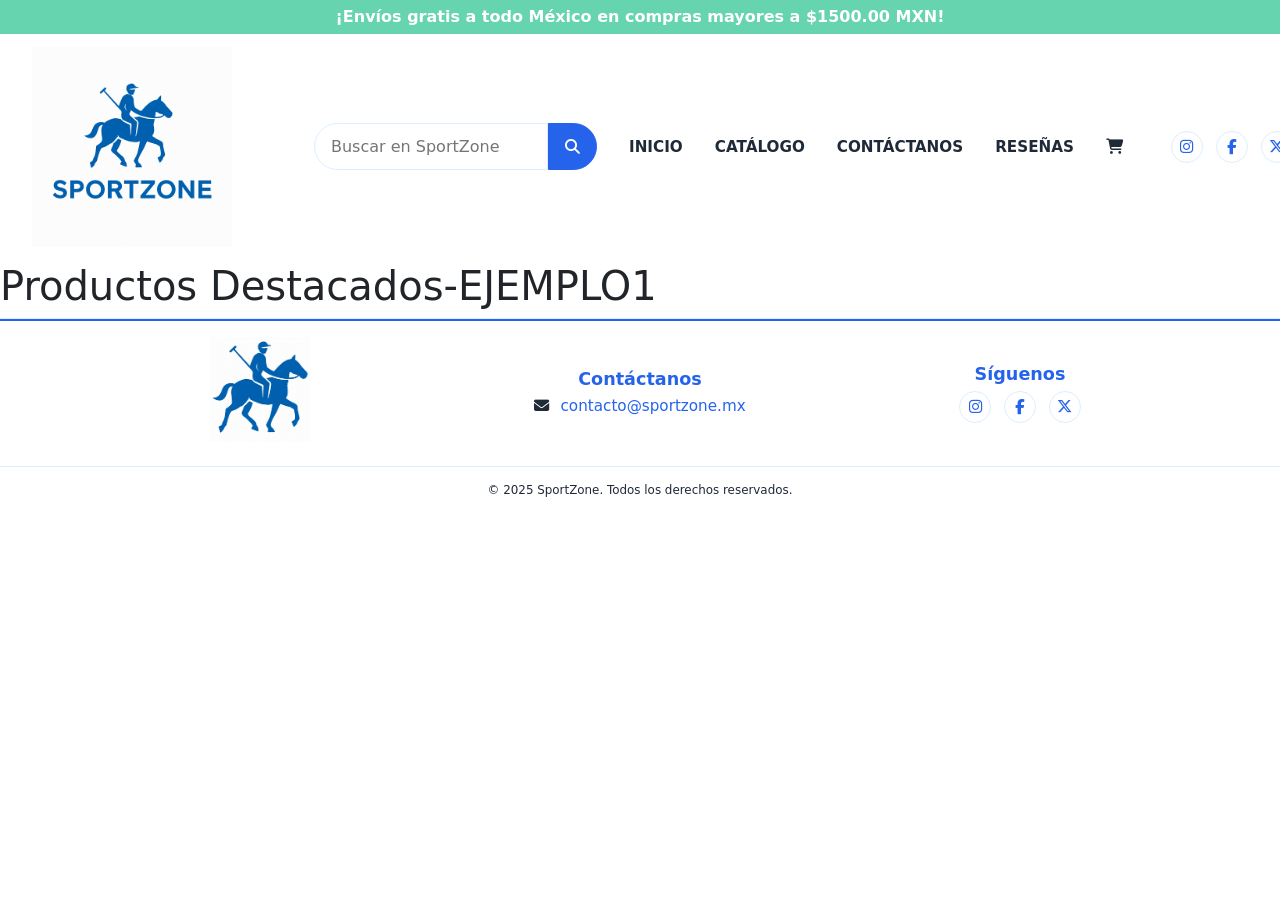
==== Index.html @ ea1899e5 "Agrego el footer, header carpeta de imagenes y agrego algunos scripts para la funcioonalidad de los " ====
<!DOCTYPE html>
<html lang="en">
  <head>
    <meta charset="UTF-8" />
    <meta name="viewport" content="width=device-width, initial-scale=1.0" />
    <title>SportZone</title>


  <!-- CSS globales -->
  <link rel="stylesheet" href="./css/header.css">
  <link rel="stylesheet" href="./css/style.css">
  <link rel="stylesheet" href="./css/footer.css">


  <!-- Bootstrap / FontAwesome -->
  <link href="https://cdn.jsdelivr.net/npm/bootstrap@5.3.3/dist/css/bootstrap.min.css" rel="stylesheet">
  <link href="https://cdnjs.cloudflare.com/ajax/libs/font-awesome/6.5.0/css/all.min.css" rel="stylesheet">

  <link rel="icon" type="image/png" href="./images/IconoSportZone.png">
</head>

<body>

  <!-- Aquí se inserta el <header> (fragmento header.html) -->
  <div id="site-header"></div>

  <!-- ÚNICO main del sitio -->
  <main id="contenido-principal" aria-labelledby="titulo-productos-destacados">

<h1>Productos Destacados-EJEMPLO1</h1>
    
  </main>
    <!-- Aquí se inserta el <footer> (fragmento footer.html) -->
  <div id="site-footer"></div>

  <!-- JS de includes -->
  <script type="module" src="./js/main.js"></script>

  </body>
</html>
---- css/header.css ----
/* PALETA*/
:root {
  --primary: #2563EB;
  /* Azul eléctrico */
  --primary-soft: #DCEEFF;
  /* Azul hielo */
  --bg-main: #FFFFFF;
  /* Fondo */
  --text-main: #1F2937;
  /* Gris grafito */
  --accent: #67d4b0;
  /* Verde menta */
}

/* FRANJA DE PROMOCIÓN */
.promocion {
  background: var(--accent);
  color: var(--bg-main);
  font-family: "Montserrat Alternates", system-ui, -apple-system, Segoe UI, Roboto, Arial, sans-serif;
  font-weight: 600;
  font-size: 1rem;
  line-height: 34px;
  text-align: center;
  margin: 0;
}

/*HEADER PRINCIPAL (solo desktop) */
.header {
  background-color: var(--bg-main);
}

/* fijo arriba */
.header-fijo {
  position: fixed;
  top: 0;
  width: 100%;
  z-index: 1000;
}

/* grilla: logo | buscador | menú+redes */
.header-container {
  display: grid;
  grid-template-columns: 250px 1fr 1.3fr;
  align-items: center;
  column-gap: 2rem;
  padding: 0.8rem 2rem;

  max-width: 1300px;
  margin: 0 auto;
}

/* LOGO*/
.logo img {
  width: 200px;
  height: auto;
}

/* BUSCADOR */
.buscador form {
  display: flex;
  width: 100%;
}

.buscador input {
  flex: 1;
  padding: 0.65rem 1rem;
  font-size: 1rem;
  border: 1px solid var(--primary-soft);
  border-radius: 25px 0 0 25px;
}

.buscador button {
  padding: 0.65rem 1rem;
  font-size: 1rem;
  border-radius: 0 25px 25px 0;
  background: var(--primary);
  color: #fff;
  border: 1px solid var(--primary);
  display: inline-flex;
  align-items: center;
  justify-content: center;
}

/*  MENÚ */
.menu ul {
  list-style: none;
  display: flex;
  justify-content: flex-end;
  gap: 2rem;
  padding: 0;
  margin: 0;
}

.menu a {
  text-decoration: none;
  color: var(--text-main);
  font-weight: 600;
  font-size: 0.95rem;
}

.menu a:hover {
  color: var(--primary);
}

/* Dropdown simple */
.menu .dropdown {
  position: relative;
}

.menu .dropdown-menu {
  display: none;
  position: absolute;
  top: 100%;
  left: 0;
  background: var(--bg-main);
  border: 1px solid var(--primary-soft);
  border-radius: 4px;
  padding: 0;
  list-style: none;
  min-width: 170px;
  z-index: 200;
}

.menu .dropdown:hover .dropdown-menu {
  display: block;
}

.menu .dropdown-menu li a {
  padding: 0.5rem 0.8rem;
  display: block;
  color: var(--text-main);
}

.menu .dropdown-menu li a:hover {
  background: var(--primary-soft);
}

/* MENÚ + REDES (columna derecha) */
.header-actions {
  display: flex;
  justify-content: flex-end;
  align-items: center;
  gap: 3rem;
  /* espacio entre menú y redes */
}

/*  REDES SOCIALES*/
.header-redes {
  display: flex;
  gap: 0.8rem;
  padding: 0;
  margin: 0;
  list-style: none;
}

.header-redes a {
  display: inline-flex;
  justify-content: center;
  align-items: center;
  width: 32px;
  height: 32px;

  background: #fff;
  border: 1px solid var(--primary-soft);
  border-radius: 50%;

  color: var(--primary);
  text-decoration: none;

  transition: transform 0.15s ease,
    background-color 0.2s ease,
    color 0.2s ease,
    border-color 0.2s ease;
}

.header-redes a:hover {
  background: var(--primary);
  border-color: var(--primary);
  color: #fff;
  transform: translateY(-2px);
}

/* tamaño de los iconos de marca dentro del header */
.header .fa-brands,
.header .fa-solid {
  font-size: 0.95rem;
}

/* ============================================
   LÍNEA DIVISORIA BAJO EL HEADER
============================================ */
.header-topline {
  height: 2px;
  background-color: var(--primary);
  width: 100%;
  margin: 0;
}
---- css/footer.css ----
/*FOOTER – SportZone */

/* Contenedor principal */
.site-footer {
  background-color: var(--bg-main);
  color: var(--text-main);
  border-top: 1px solid var(--primary-soft);
  font-size: 0.95rem;
  font-family: "Montserrat Alternates", system-ui, -apple-system, Segoe UI, Roboto, Arial, sans-serif;
}

/* Línea superior decorativa */
.footer-topline {
  height: 2px;
  background-color: var(--primary);
  /* Azul eléctrico */
}

/* Logo */
.footer-icono,
.footer-logo {
  width: 100px;
  height: auto;
  display: block;
  margin: 0 auto 0.5rem auto;
}

/* Título de cada sección */
.footer-title {
  font-size: 1.1rem;
  font-weight: 700;
  margin-bottom: 0.35rem;
  color: var(--primary);
}

/* Email */
.footer-email {
  font-weight: 500;
  color: var(--text-main);
  margin: 0;
}

.footer-email i {
  margin-right: 0.4rem;
}

.footer-email a {
  color: var(--primary);
  text-decoration: none;
  border-bottom: 1px dotted transparent;
  transition: color 0.2s ease, border-color 0.2s ease;
}

.footer-email a:hover {
  color: var(--accent);
  /* Verde menta en hover */
  border-color: var(--accent);
}

/* Lista de redes (contenedor) */
.footer-redes {
  display: flex;
  gap: 0.8rem;
  list-style: none;
  padding: 0;
  margin: 0.25rem 0 0 0;
  justify-content: center;
}

/* Icono circular de cada red */
.footer-redes a {
  display: inline-flex;
  align-items: center;
  justify-content: center;
  width: 32px;
  height: 32px;
  border-radius: 50%;
  background: var(--bg-main);
  border: 1px solid var(--primary-soft);
  color: var(--primary);
  text-decoration: none;
  transition: transform 0.15s ease,
    background-color 0.2s ease,
    color 0.2s ease,
    border-color 0.2s ease;
}

/* Hover redes */
.footer-redes a:hover {
  background: var(--primary);
  border-color: var(--primary);
  color: var(--bg-main);
  transform: translateY(-1px);
}

/* Franja inferior (derechos reservados) */
.footer-bottom {
  border-top: 1px solid var(--primary-soft);
  text-align: center;
  padding: 0.75rem 1rem;
  font-size: 0.85rem;
  color: var(--text-main);
}
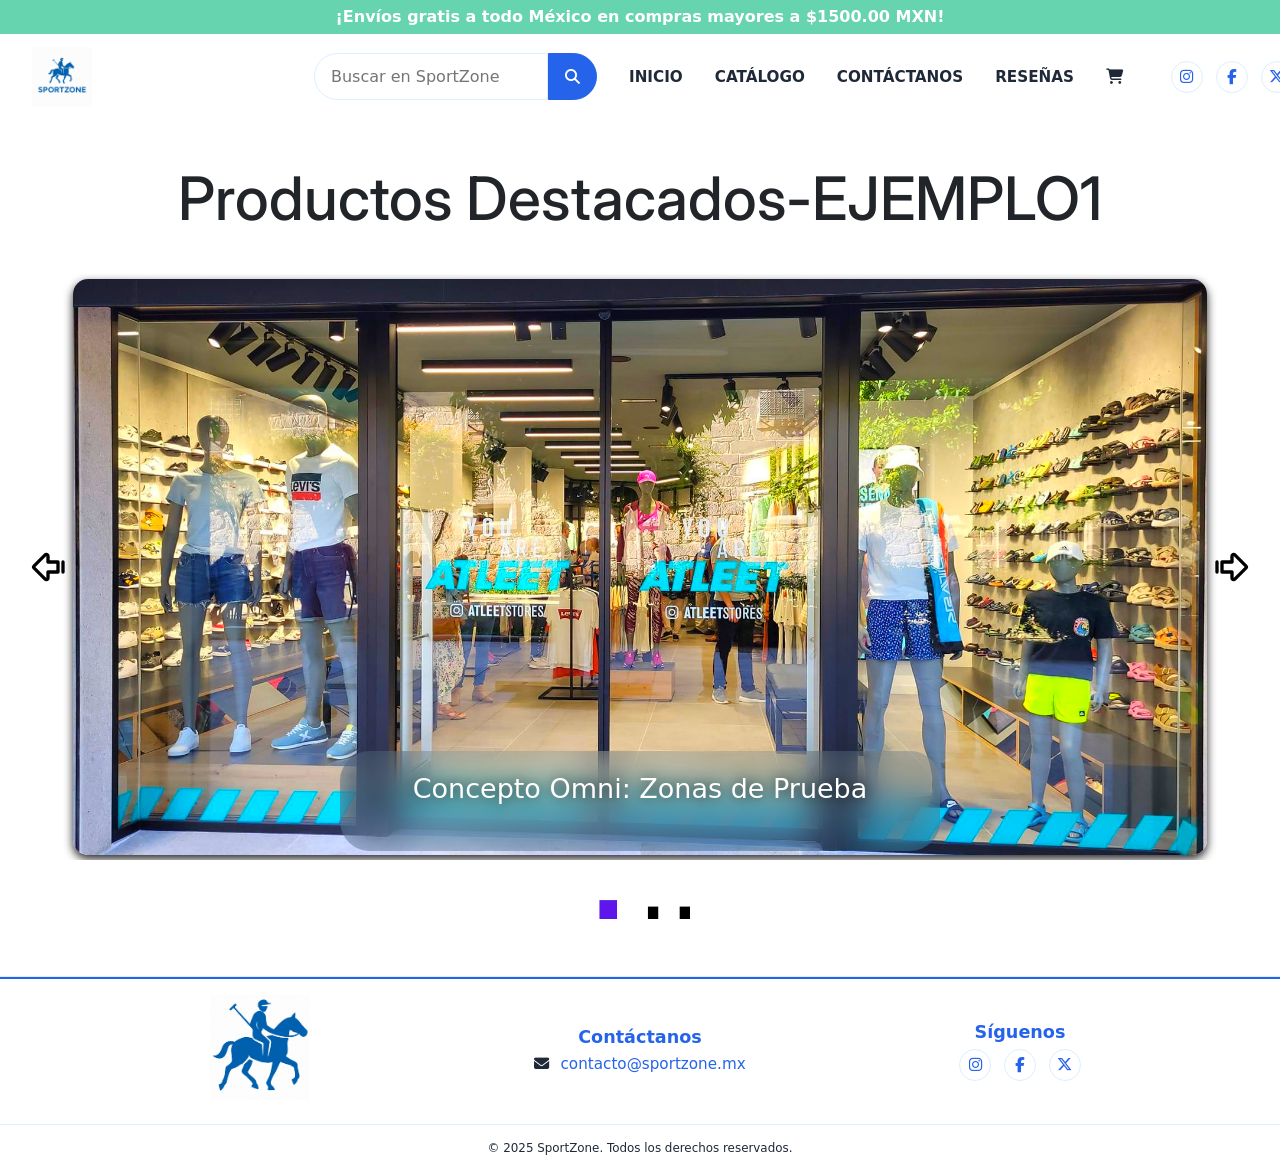
==== commit 89045563: "Añadir carrucel con html, css y js" ====
--- a/Index.html
+++ b/Index.html
@@ -5,36 +5,93 @@
     <meta name="viewport" content="width=device-width, initial-scale=1.0" />
     <title>SportZone</title>
 
+    <!-- Fuentes -->
+    <link rel="preconnect" href="https://fonts.googleapis.com" />
+    <link rel="preconnect" href="https://fonts.gstatic.com" crossorigin />
+    <link
+      href="https://fonts.googleapis.com/css2?family=Archivo+Black&family=Inter:ital,opsz,wght@0,14..32,800;1,14..32,800&family=Mona+Sans:ital,wght@0,200..900;1,200..900&family=Source+Sans+3:ital,wght@0,200..900;1,200..900&display=swap"
+      rel="stylesheet"
+    />
 
-  <!-- CSS globales -->
-  <link rel="stylesheet" href="./css/header.css">
-  <link rel="stylesheet" href="./css/style.css">
-  <link rel="stylesheet" href="./css/footer.css">
+    <!-- CSS global -->
+    <link rel="stylesheet" href="./css/style.css" />
 
+    <!-- Bootstrap / FontAwesome -->
+    <link
+      href="https://cdn.jsdelivr.net/npm/bootstrap@5.3.3/dist/css/bootstrap.min.css"
+      rel="stylesheet"
+    />
+    <link
+      href="https://cdnjs.cloudflare.com/ajax/libs/font-awesome/6.5.0/css/all.min.css"
+      rel="stylesheet"
+    />
 
-  <!-- Bootstrap / FontAwesome -->
-  <link href="https://cdn.jsdelivr.net/npm/bootstrap@5.3.3/dist/css/bootstrap.min.css" rel="stylesheet">
-  <link href="https://cdnjs.cloudflare.com/ajax/libs/font-awesome/6.5.0/css/all.min.css" rel="stylesheet">
+    <link rel="icon" type="image/png" href="./images/IconoSportZone.png" />
+  </head>
 
-  <link rel="icon" type="image/png" href="./images/IconoSportZone.png">
-</head>
+  <body>
+    <!-- Aquí se inserta el <header> (fragmento header.html) -->
+    <div id="site-header"></div>
 
-<body>
+    <!-- ÚNICO main del sitio -->
+    <main
+      class="main"
+      id="contenido-principal"
+      aria-labelledby="titulo-productos-destacados"
+    >
+      <h1 class="title">Productos Destacados-EJEMPLO1</h1>
 
-  <!-- Aquí se inserta el <header> (fragmento header.html) -->
-  <div id="site-header"></div>
+      <!-- Aquí se inserta el carrucel -->
+      <div class="carrusel">
+        <div class="atras">
+          <img
+            class="icon"
+            id="atras"
+            src="./images/arrow-big-left-line.svg"
+            alt="atras"
+            loading="lazy"
+          />
+        </div>
 
-  <!-- ÚNICO main del sitio -->
-  <main id="contenido-principal" aria-labelledby="titulo-productos-destacados">
+        <div class="imagenes">
+          <div id="img">
+            <img
+              class="img"
+              src="./images/imagen4.jpg"
+              alt="imagen 1"
+              loading="lazy"
+            />
+          </div>
 
-<h1>Productos Destacados-EJEMPLO1</h1>
-    
-  </main>
+          <div id="texto" class="texto">
+            <h3>Concepto Omni: Zonas de Prueba</h3>
+            <p>
+              Diseño de Interiores Estratégico: Se centra en la integración de
+              camerinos amplios y espejos funcionales que simulan la luz
+              natural, mejorando la experiencia de prueba del cliente. El layout
+              promueve la compra cruzada al ubicar accesorios clave cerca de las
+              áreas de prueba.
+            </p>
+          </div>
+        </div>
+
+        <div class="adelante" id="adelante">
+          <img
+            class="icon"
+            src="images/arrow-big-right-line.svg"
+            alt="adelante"
+            loading="lazy"
+          />
+        </div>
+      </div>
+
+      <div class="puntos" id="puntos"></div>
+    </main>
     <!-- Aquí se inserta el <footer> (fragmento footer.html) -->
-  <div id="site-footer"></div>
+    <div id="site-footer"></div>
 
-  <!-- JS de includes -->
-  <script type="module" src="./js/main.js"></script>
-
+    <!-- JS de includes -->
+    <script src="./js/carrucel.js"></script>
+    <script type="module" src="./js/main.js"></script>
   </body>
 </html>
--- a/css/style.css
+++ b/css/style.css
@@ -0,0 +1,4 @@
+@import url("./carrucel.css");
+@import url("./header.css");
+@import url("./footer.css");
+@import url("./page.css");
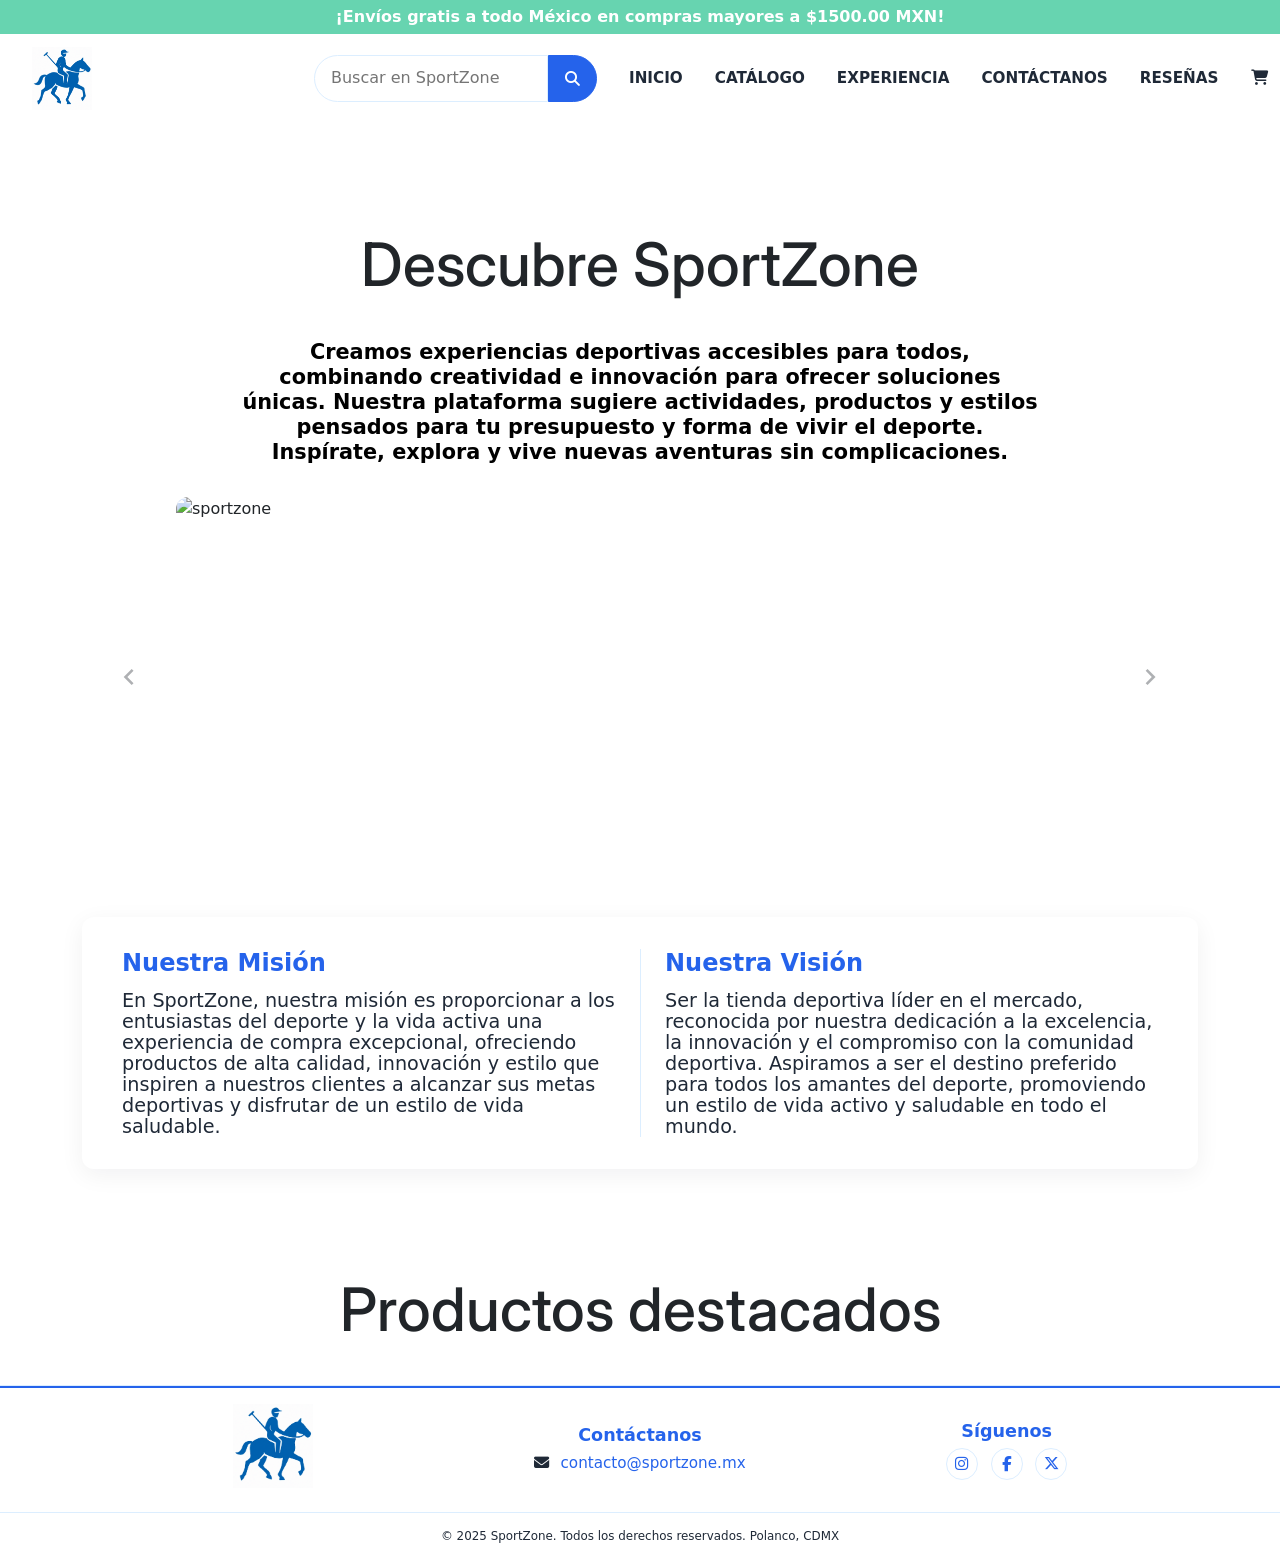
==== commit ff8bfddc: "Agregue imagenes al carrusel, hice responsivo el header y footer, agregue un poco de quienes somo pe" ====
--- a/Index.html
+++ b/Index.html
@@ -1,97 +1,58 @@
 <!DOCTYPE html>
 <html lang="en">
-  <head>
-    <meta charset="UTF-8" />
-    <meta name="viewport" content="width=device-width, initial-scale=1.0" />
-    <title>SportZone</title>
 
-    <!-- Fuentes -->
-    <link rel="preconnect" href="https://fonts.googleapis.com" />
-    <link rel="preconnect" href="https://fonts.gstatic.com" crossorigin />
-    <link
-      href="https://fonts.googleapis.com/css2?family=Archivo+Black&family=Inter:ital,opsz,wght@0,14..32,800;1,14..32,800&family=Mona+Sans:ital,wght@0,200..900;1,200..900&family=Source+Sans+3:ital,wght@0,200..900;1,200..900&display=swap"
-      rel="stylesheet"
-    />
+<head>
+  <meta charset="UTF-8" />
+  <meta name="viewport" content="width=device-width, initial-scale=1.0" />
+  <title>SportZone</title>
 
-    <!-- CSS global -->
-    <link rel="stylesheet" href="./css/style.css" />
+  <!-- Fuentes -->
+  <link rel="preconnect" href="https://fonts.googleapis.com" />
+  <link rel="preconnect" href="https://fonts.gstatic.com" crossorigin />
+  <link
+    href="https://fonts.googleapis.com/css2?family=Archivo+Black&family=Inter:ital,opsz,wght@0,14..32,800;1,14..32,800&family=Mona+Sans:ital,wght@0,200..900;1,200..900&family=Source+Sans+3:ital,wght@0,200..900;1,200..900&display=swap"
+    rel="stylesheet" />
 
-    <!-- Bootstrap / FontAwesome -->
-    <link
-      href="https://cdn.jsdelivr.net/npm/bootstrap@5.3.3/dist/css/bootstrap.min.css"
-      rel="stylesheet"
-    />
-    <link
-      href="https://cdnjs.cloudflare.com/ajax/libs/font-awesome/6.5.0/css/all.min.css"
-      rel="stylesheet"
-    />
 
-    <link rel="icon" type="image/png" href="./images/IconoSportZone.png" />
-  </head>
+  <!-- CSS global -->
+  <link rel="stylesheet" href="./css/style.css" />
 
-  <body>
-    <!-- Aquí se inserta el <header> (fragmento header.html) -->
-    <div id="site-header"></div>
+  <!-- Bootstrap / FontAwesome -->
+  <link href="https://cdn.jsdelivr.net/npm/bootstrap@5.3.3/dist/css/bootstrap.min.css" rel="stylesheet" />
+  <link href="https://cdnjs.cloudflare.com/ajax/libs/font-awesome/6.5.0/css/all.min.css" rel="stylesheet" />
 
-    <!-- ÚNICO main del sitio -->
-    <main
-      class="main"
-      id="contenido-principal"
-      aria-labelledby="titulo-productos-destacados"
-    >
-      <h1 class="title">Productos Destacados-EJEMPLO1</h1>
+  <link rel="icon" type="image/png" href="./images/IconoSportZone.png" />
+</head>
 
-      <!-- Aquí se inserta el carrucel -->
-      <div class="carrusel">
-        <div class="atras">
-          <img
-            class="icon"
-            id="atras"
-            src="./images/arrow-big-left-line.svg"
-            alt="atras"
-            loading="lazy"
-          />
-        </div>
+<body>
+  <!-- Aquí se inserta el <header> (fragmento header.html) -->
+  <div id="site-header"></div>
 
-        <div class="imagenes">
-          <div id="img">
-            <img
-              class="img"
-              src="./images/imagen4.jpg"
-              alt="imagen 1"
-              loading="lazy"
-            />
-          </div>
+  <!-- ÚNICO main del sitio -->
+  <main class="main" id="contenido-principal" aria-labelledby="titulo-productos-destacados" <div class="container mt-5">
 
-          <div id="texto" class="texto">
-            <h3>Concepto Omni: Zonas de Prueba</h3>
-            <p>
-              Diseño de Interiores Estratégico: Se centra en la integración de
-              camerinos amplios y espejos funcionales que simulan la luz
-              natural, mejorando la experiencia de prueba del cliente. El layout
-              promueve la compra cruzada al ubicar accesorios clave cerca de las
-              áreas de prueba.
-            </p>
-          </div>
-        </div>
+  
+    <!-- Aquí se inserta Quienes somos -->
+    <div id="site-carruselMasQS"></div>
 
-        <div class="adelante" id="adelante">
-          <img
-            class="icon"
-            src="images/arrow-big-right-line.svg"
-            alt="adelante"
-            loading="lazy"
-          />
-        </div>
-      </div>
+    </div>
+    <div>
+      <h1 class="title">Productos destacados </h1>
+    </div>
 
-      <div class="puntos" id="puntos"></div>
-    </main>
-    <!-- Aquí se inserta el <footer> (fragmento footer.html) -->
-    <div id="site-footer"></div>
+  </main>
+  <!-- Aquí se inserta el <footer> (fragmento footer.html) -->
+  <div id="site-footer"></div>
 
-    <!-- JS de includes -->
-    <script src="./js/carrucel.js"></script>
-    <script type="module" src="./js/main.js"></script>
-  </body>
-</html>
+   <!-- Bootstrap JS bundle (incluye Popper y Carousel) -->
+<script src="https://cdn.jsdelivr.net/npm/bootstrap@5.3.3/dist/js/bootstrap.bundle.min.js"
+        integrity="sha384-YvpcrYf0tY3lHB60NNkmXc5s9fDVZLESaAA55NDzOxhy9GkcIdslK1eN7N6jIeHz"
+        crossorigin="anonymous"></script>
+
+<!-- Tus scripts, después -->
+<script src="./js/carrusel.js"></script>
+<script src="./js/main.js"></script>
+
+</body>
+
+</html>
--- a/css/style.css
+++ b/css/style.css
@@ -1,4 +1,5 @@
-@import url("./carrucel.css");
+@import url("./carrusel.css");
 @import url("./header.css");
 @import url("./footer.css");
 @import url("./page.css");
+@import url("./quienessomos.css");
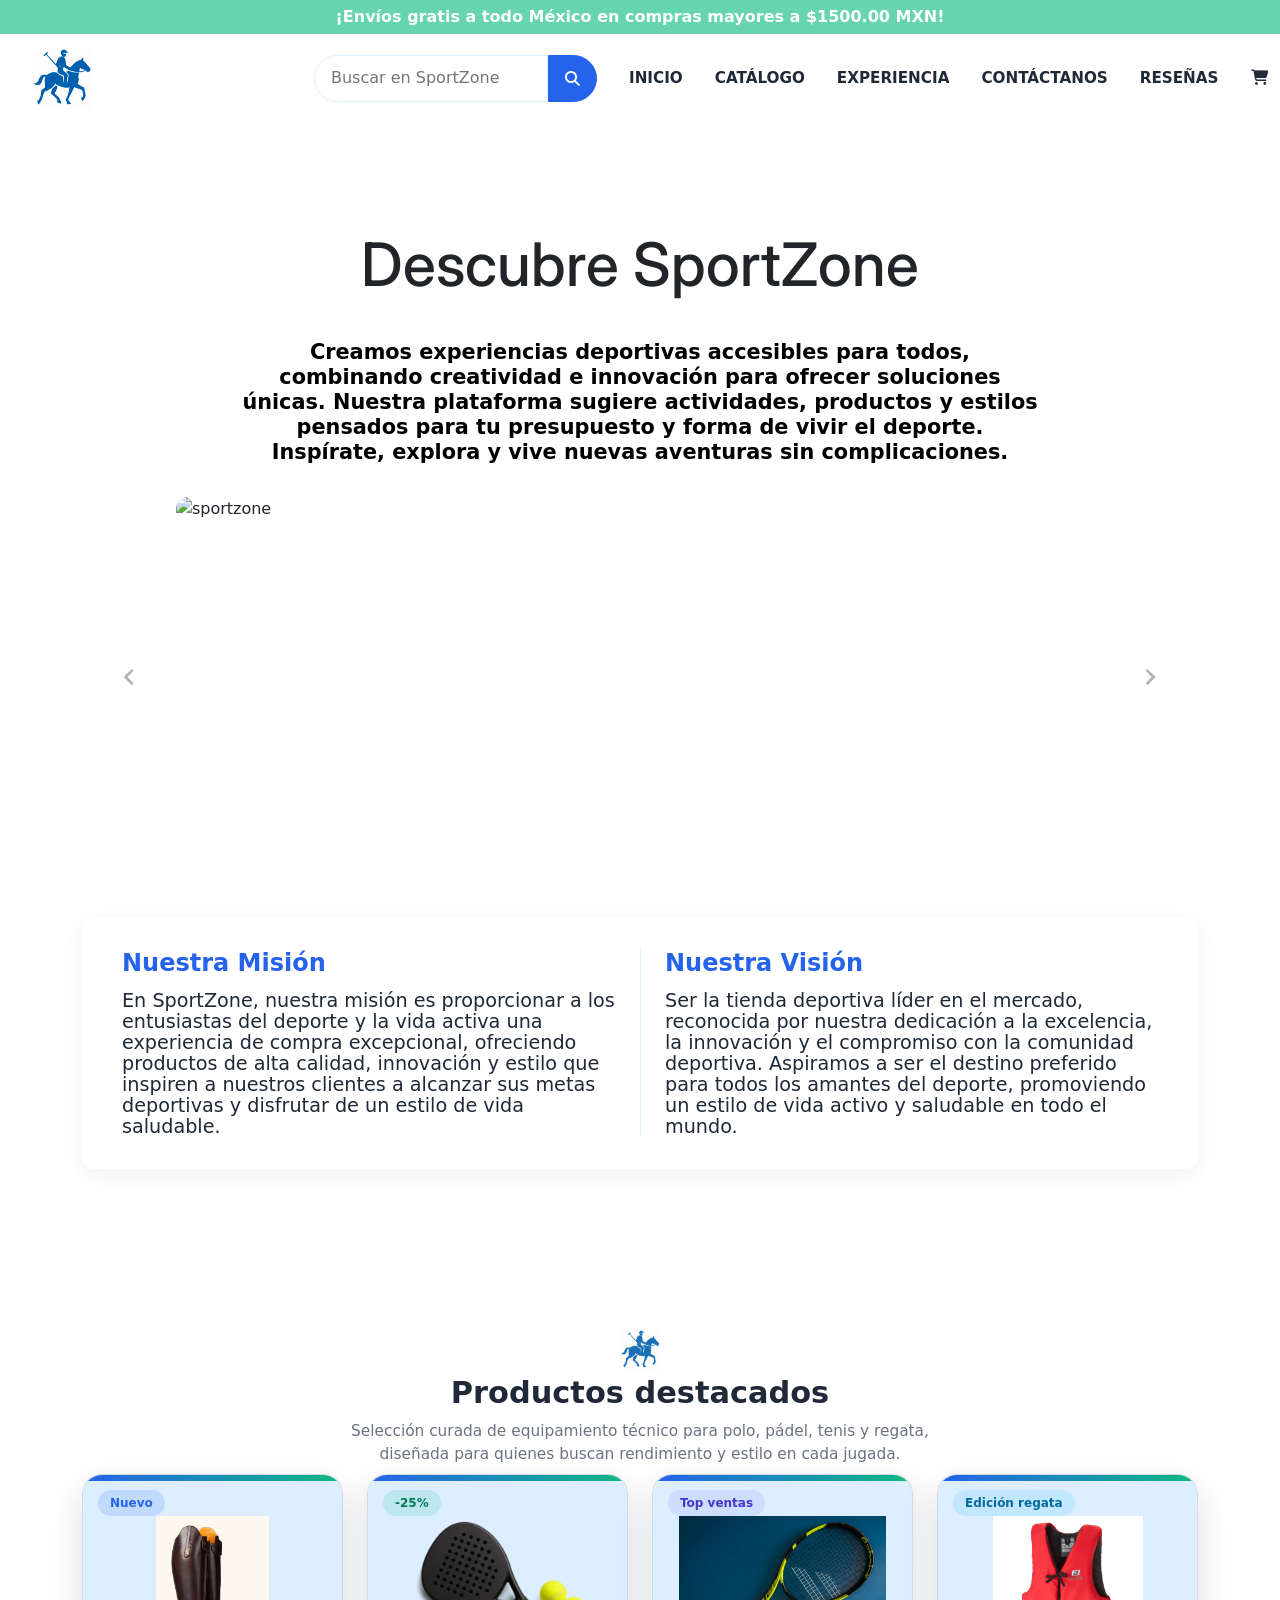
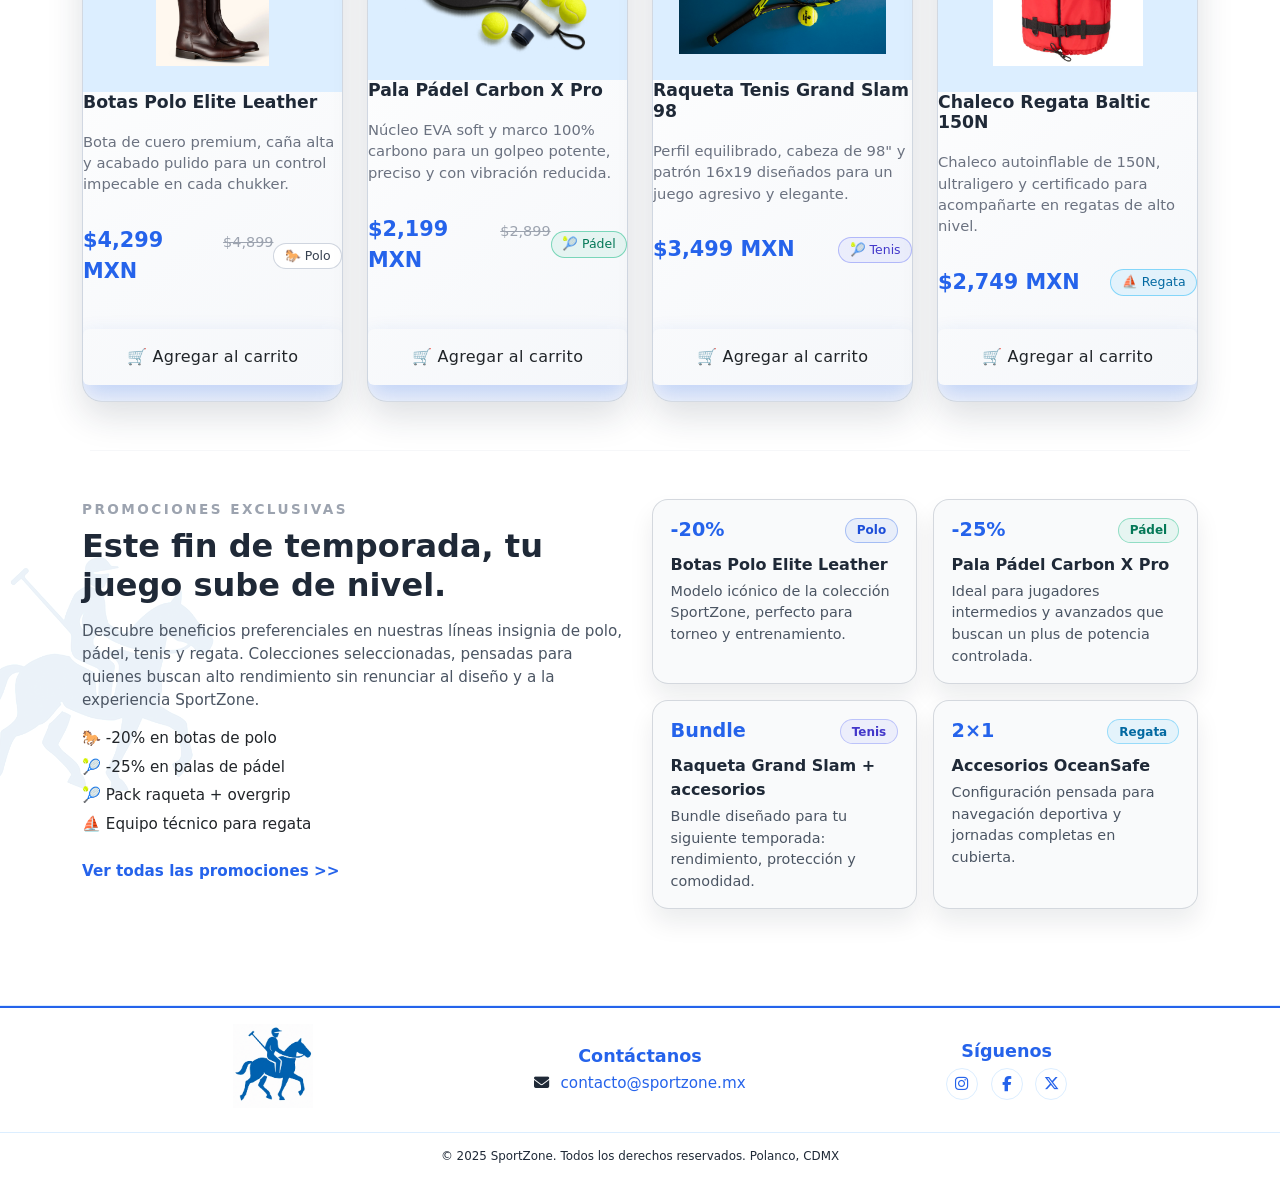
==== commit 52e4e494: "Ya se agrego seccion de productos al index pero falta jalar de forma adecuada el estilo css" ====
--- a/Index.html
+++ b/Index.html
@@ -17,7 +17,9 @@
   <!-- CSS global -->
   <link rel="stylesheet" href="./css/style.css" />
 
+
   <!-- Bootstrap / FontAwesome -->
+
   <link href="https://cdn.jsdelivr.net/npm/bootstrap@5.3.3/dist/css/bootstrap.min.css" rel="stylesheet" />
   <link href="https://cdnjs.cloudflare.com/ajax/libs/font-awesome/6.5.0/css/all.min.css" rel="stylesheet" />
 
@@ -29,29 +31,31 @@
   <div id="site-header"></div>
 
   <!-- ÚNICO main del sitio -->
-  <main class="main" id="contenido-principal" aria-labelledby="titulo-productos-destacados" <div class="container mt-5">
+  <main class="main" id="contenido-principal" aria-labelledby="titulo-productos-destacados"  class="container mt-5">
 
-  
+
     <!-- Aquí se inserta Quienes somos -->
     <div id="site-carruselMasQS"></div>
 
-    </div>
-    <div>
-      <h1 class="title">Productos destacados </h1>
-    </div>
+       <!-- Aquí se inserta Productos y promociones -->
+
+    <div id="site-productos_y_promociones"></div>
+
 
   </main>
   <!-- Aquí se inserta el <footer> (fragmento footer.html) -->
   <div id="site-footer"></div>
 
-   <!-- Bootstrap JS bundle (incluye Popper y Carousel) -->
-<script src="https://cdn.jsdelivr.net/npm/bootstrap@5.3.3/dist/js/bootstrap.bundle.min.js"
-        integrity="sha384-YvpcrYf0tY3lHB60NNkmXc5s9fDVZLESaAA55NDzOxhy9GkcIdslK1eN7N6jIeHz"
-        crossorigin="anonymous"></script>
+   <script src="https://cdn.jsdelivr.net/npm/bootstrap@5.3.3/dist/js/bootstrap.bundle.min.js"></script>
+  <!-- Bootstrap JS bundle (incluye Popper y Carousel) -->
+  <script src="https://cdn.jsdelivr.net/npm/bootstrap@5.3.3/dist/js/bootstrap.bundle.min.js"
+    integrity="sha384-YvpcrYf0tY3lHB60NNkmXc5s9fDVZLESaAA55NDzOxhy9GkcIdslK1eN7N6jIeHz"
+    crossorigin="anonymous"></script>
 
-<!-- Tus scripts, después -->
-<script src="./js/carrusel.js"></script>
-<script src="./js/main.js"></script>
+  <!-- Tus scripts, después -->
+  <script src="./js/carrusel.js"></script>
+  <script src="./js/main.js"></script>
+  <script src="./js/productos_y_promociones.js"></script>
 
 </body>
 
--- a/css/style.css
+++ b/css/style.css
@@ -2,4 +2,5 @@
 @import url("./header.css");
 @import url("./footer.css");
 @import url("./page.css");
-@import url("./quienessomos.css");+@import url("./quienessomos.css");
+@import url("./productos_y_promociones.css");
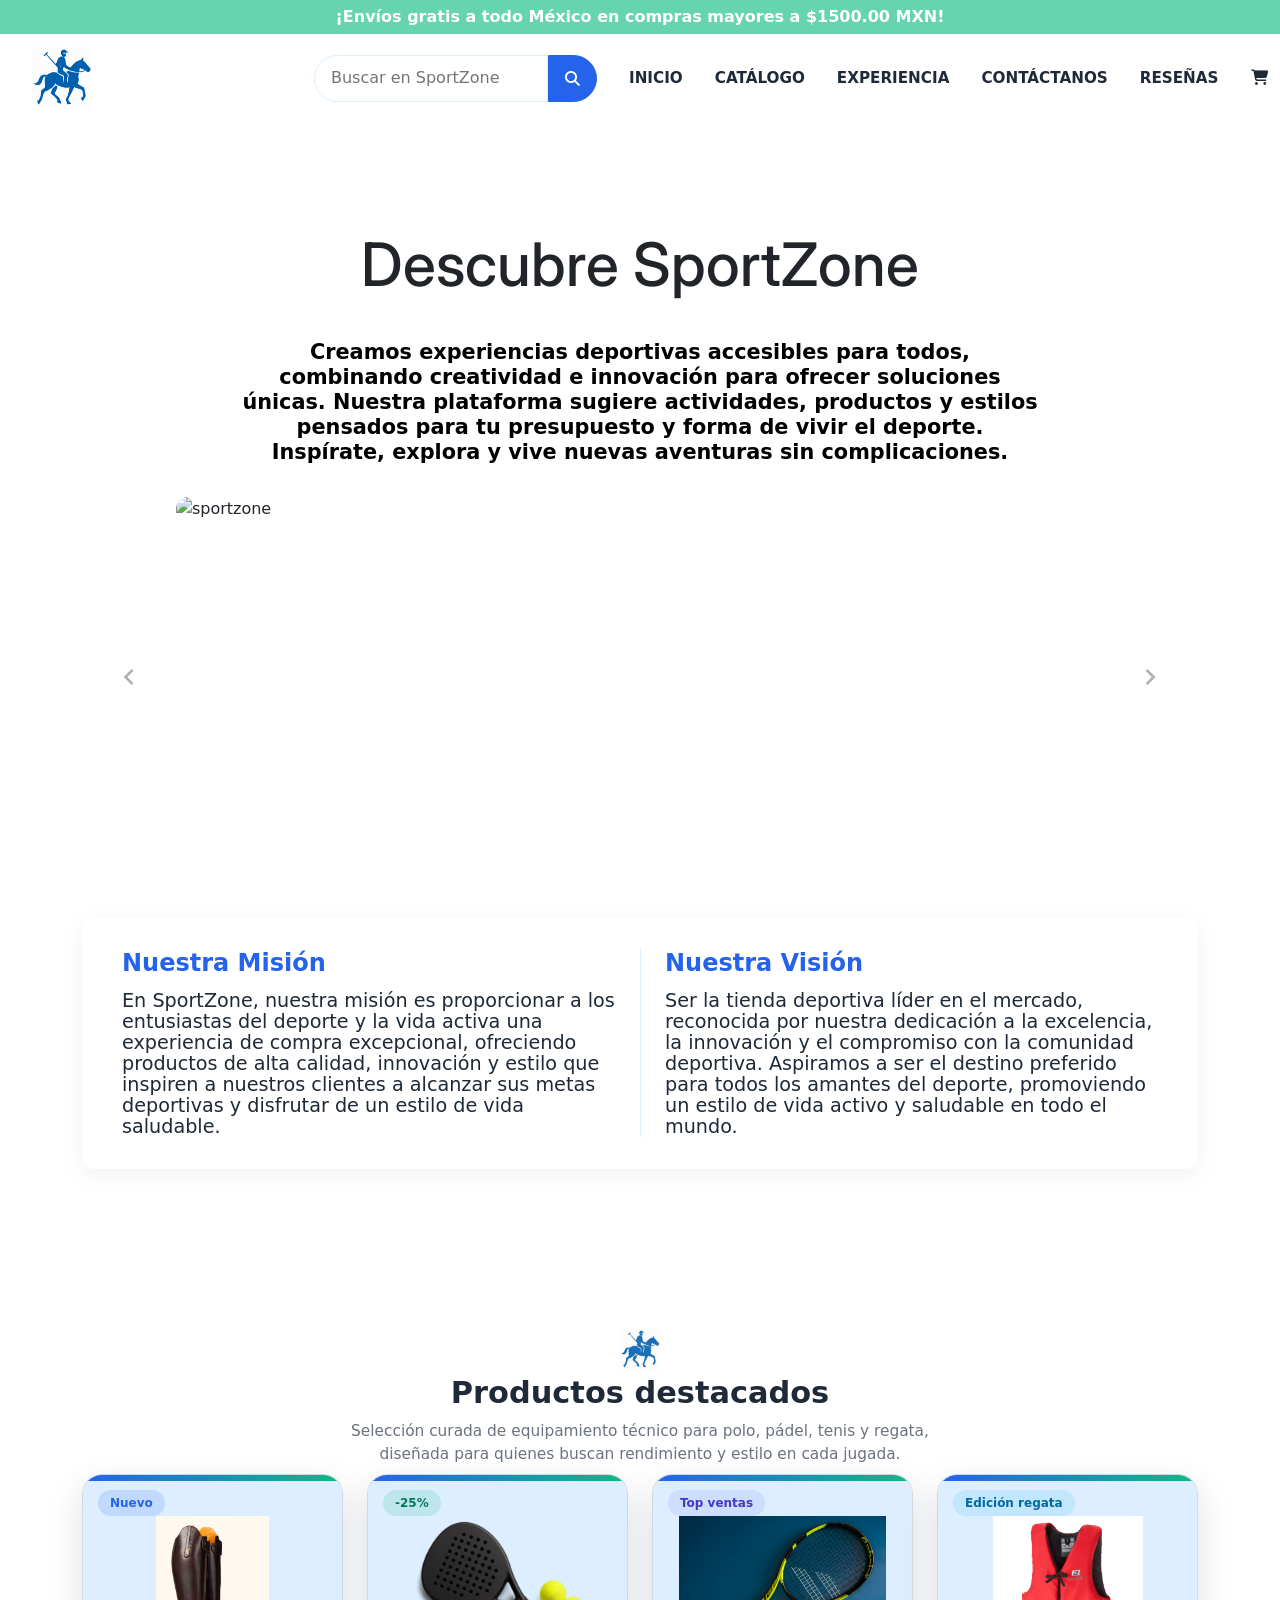
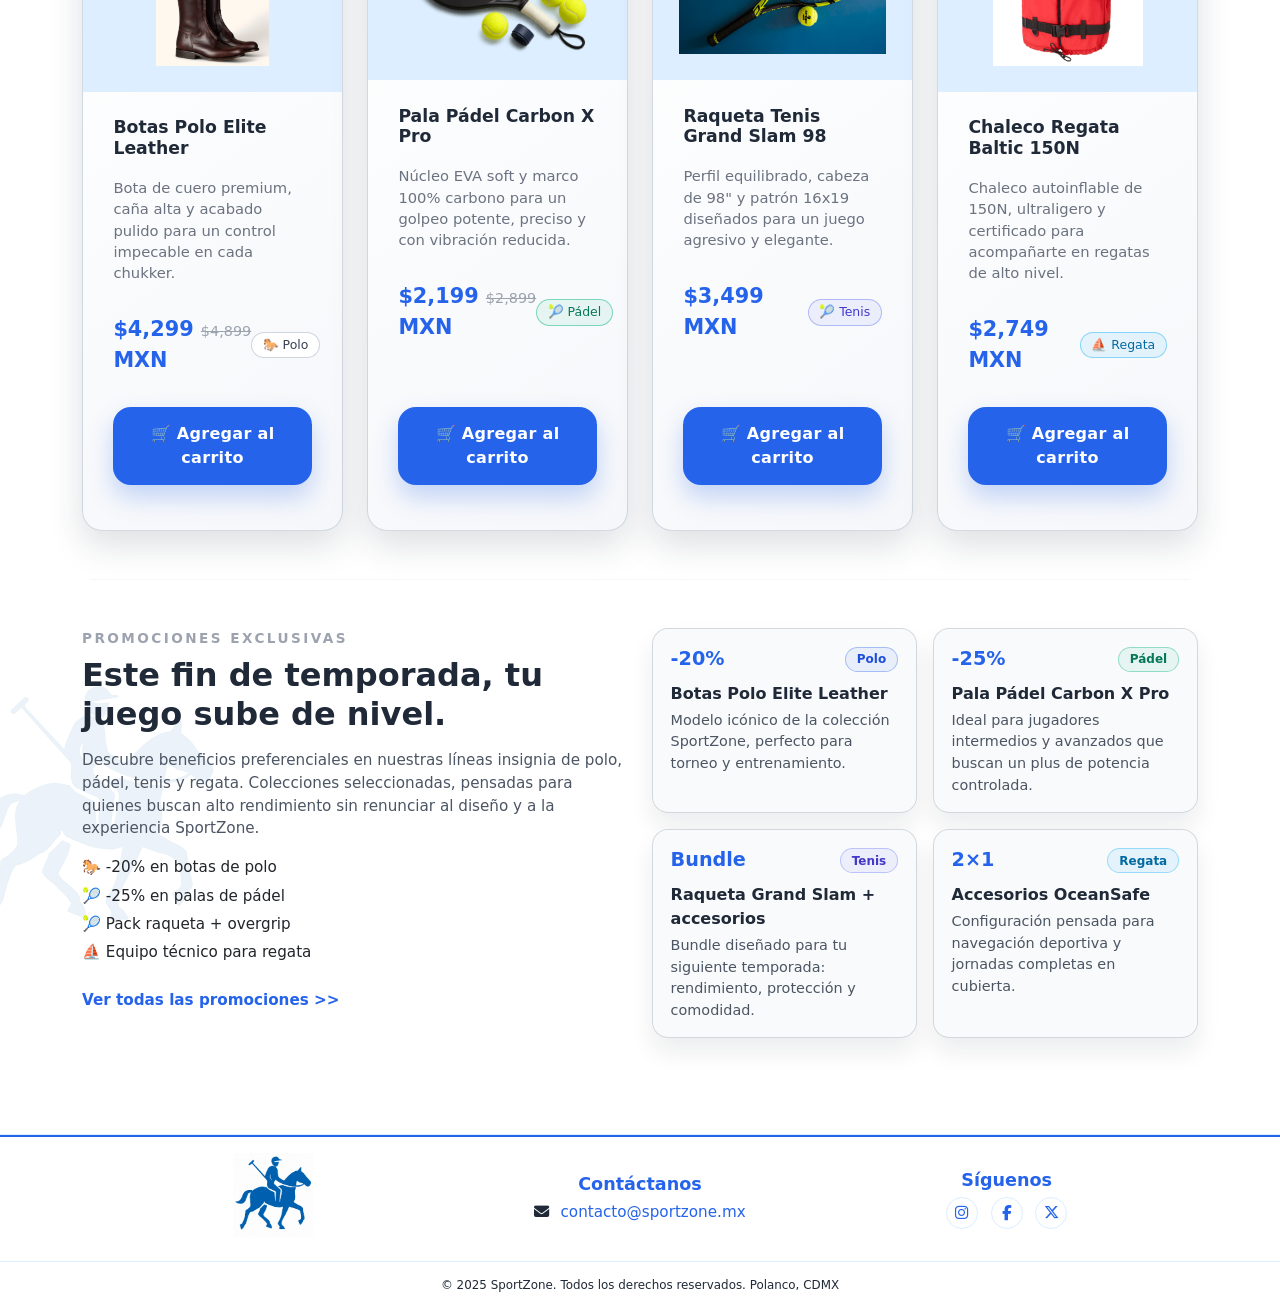
==== commit e7cd8893: "Añadir etiqueta de estilos al final de la etiqueta body" ====
--- a/Index.html
+++ b/Index.html
@@ -1,62 +1,66 @@
 <!DOCTYPE html>
 <html lang="en">
+  <head>
+    <meta charset="UTF-8" />
+    <meta name="viewport" content="width=device-width, initial-scale=1.0" />
+    <title>SportZone</title>
 
-<head>
-  <meta charset="UTF-8" />
-  <meta name="viewport" content="width=device-width, initial-scale=1.0" />
-  <title>SportZone</title>
+    <!-- Fuentes -->
+    <link rel="preconnect" href="https://fonts.googleapis.com" />
+    <link rel="preconnect" href="https://fonts.gstatic.com" crossorigin />
+    <link
+      href="https://fonts.googleapis.com/css2?family=Archivo+Black&family=Inter:ital,opsz,wght@0,14..32,800;1,14..32,800&family=Mona+Sans:ital,wght@0,200..900;1,200..900&family=Source+Sans+3:ital,wght@0,200..900;1,200..900&display=swap"
+      rel="stylesheet"
+    />
 
-  <!-- Fuentes -->
-  <link rel="preconnect" href="https://fonts.googleapis.com" />
-  <link rel="preconnect" href="https://fonts.gstatic.com" crossorigin />
-  <link
-    href="https://fonts.googleapis.com/css2?family=Archivo+Black&family=Inter:ital,opsz,wght@0,14..32,800;1,14..32,800&family=Mona+Sans:ital,wght@0,200..900;1,200..900&family=Source+Sans+3:ital,wght@0,200..900;1,200..900&display=swap"
-    rel="stylesheet" />
+    <!-- Bootstrap / FontAwesome -->
 
+    <link
+      href="https://cdn.jsdelivr.net/npm/bootstrap@5.3.3/dist/css/bootstrap.min.css"
+      rel="stylesheet"
+    />
+    <link
+      href="https://cdnjs.cloudflare.com/ajax/libs/font-awesome/6.5.0/css/all.min.css"
+      rel="stylesheet"
+    />
 
-  <!-- CSS global -->
-  <link rel="stylesheet" href="./css/style.css" />
+    <link rel="icon" type="image/png" href="./images/IconoSportZone.png" />
+  </head>
 
+  <body>
+    <!-- Aquí se inserta el <header> (fragmento header.html) -->
+    <div id="site-header"></div>
 
-  <!-- Bootstrap / FontAwesome -->
+    <!-- ÚNICO main del sitio -->
+    <main
+      class="main"
+      id="contenido-principal"
+      aria-labelledby="titulo-productos-destacados"
+      class="container mt-5"
+    >
+      <!-- Aquí se inserta Quienes somos -->
+      <div id="site-carruselMasQS"></div>
 
-  <link href="https://cdn.jsdelivr.net/npm/bootstrap@5.3.3/dist/css/bootstrap.min.css" rel="stylesheet" />
-  <link href="https://cdnjs.cloudflare.com/ajax/libs/font-awesome/6.5.0/css/all.min.css" rel="stylesheet" />
+      <!-- Aquí se inserta Productos y promociones -->
 
-  <link rel="icon" type="image/png" href="./images/IconoSportZone.png" />
-</head>
+      <div id="site-productos_y_promociones"></div>
+    </main>
+    <!-- Aquí se inserta el <footer> (fragmento footer.html) -->
+    <div id="site-footer"></div>
 
-<body>
-  <!-- Aquí se inserta el <header> (fragmento header.html) -->
-  <div id="site-header"></div>
+    <script src="https://cdn.jsdelivr.net/npm/bootstrap@5.3.3/dist/js/bootstrap.bundle.min.js"></script>
+    <!-- Bootstrap JS bundle (incluye Popper y Carousel) -->
+    <script
+      src="https://cdn.jsdelivr.net/npm/bootstrap@5.3.3/dist/js/bootstrap.bundle.min.js"
+      integrity="sha384-YvpcrYf0tY3lHB60NNkmXc5s9fDVZLESaAA55NDzOxhy9GkcIdslK1eN7N6jIeHz"
+      crossorigin="anonymous"
+    ></script>
 
-  <!-- ÚNICO main del sitio -->
-  <main class="main" id="contenido-principal" aria-labelledby="titulo-productos-destacados"  class="container mt-5">
+    <!-- Tus scripts, después -->
+    <script src="./js/carrusel.js"></script>
+    <script src="./js/main.js"></script>
+    <script src="./js/productos_y_promociones.js"></script>
 
-
-    <!-- Aquí se inserta Quienes somos -->
-    <div id="site-carruselMasQS"></div>
-
-       <!-- Aquí se inserta Productos y promociones -->
-
-    <div id="site-productos_y_promociones"></div>
-
-
-  </main>
-  <!-- Aquí se inserta el <footer> (fragmento footer.html) -->
-  <div id="site-footer"></div>
-
-   <script src="https://cdn.jsdelivr.net/npm/bootstrap@5.3.3/dist/js/bootstrap.bundle.min.js"></script>
-  <!-- Bootstrap JS bundle (incluye Popper y Carousel) -->
-  <script src="https://cdn.jsdelivr.net/npm/bootstrap@5.3.3/dist/js/bootstrap.bundle.min.js"
-    integrity="sha384-YvpcrYf0tY3lHB60NNkmXc5s9fDVZLESaAA55NDzOxhy9GkcIdslK1eN7N6jIeHz"
-    crossorigin="anonymous"></script>
-
-  <!-- Tus scripts, después -->
-  <script src="./js/carrusel.js"></script>
-  <script src="./js/main.js"></script>
-  <script src="./js/productos_y_promociones.js"></script>
-
-</body>
-
-</html>+    <link rel="stylesheet" href="./css/style.css" />
+  </body>
+</html>
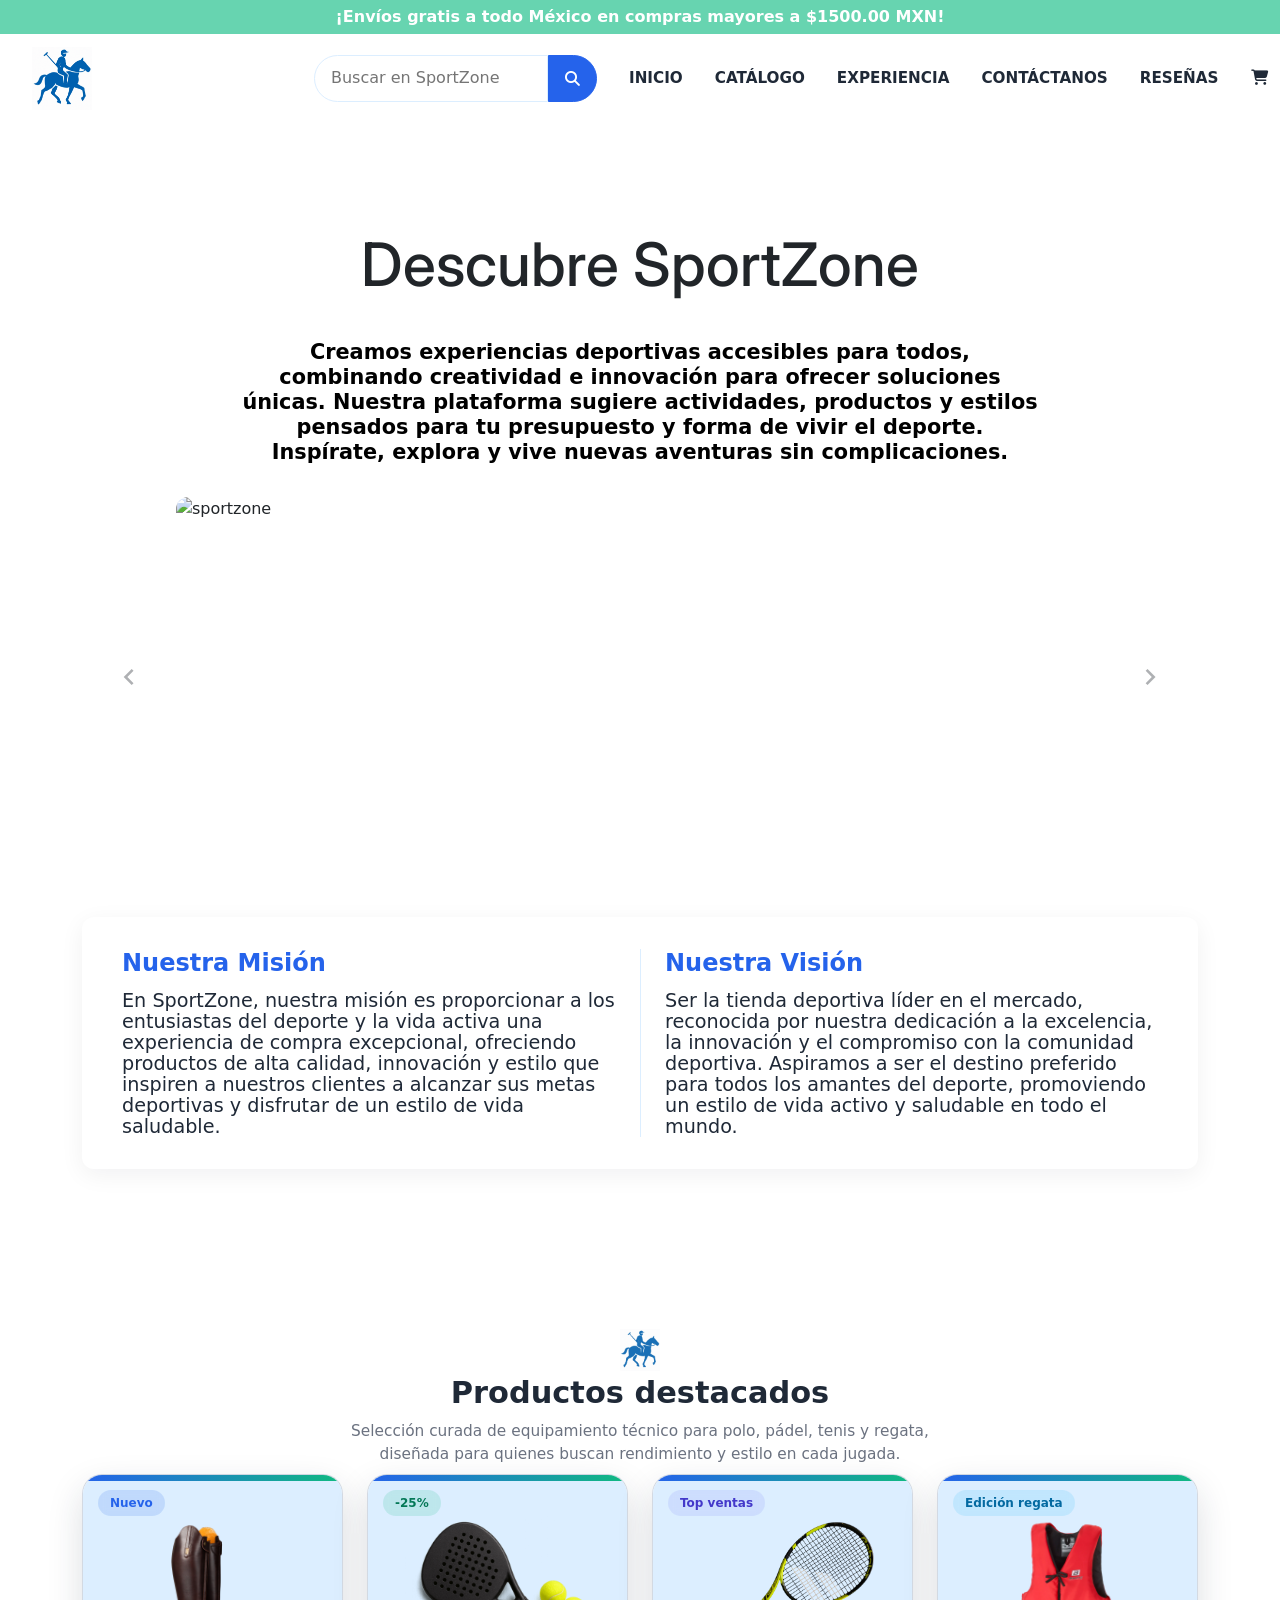
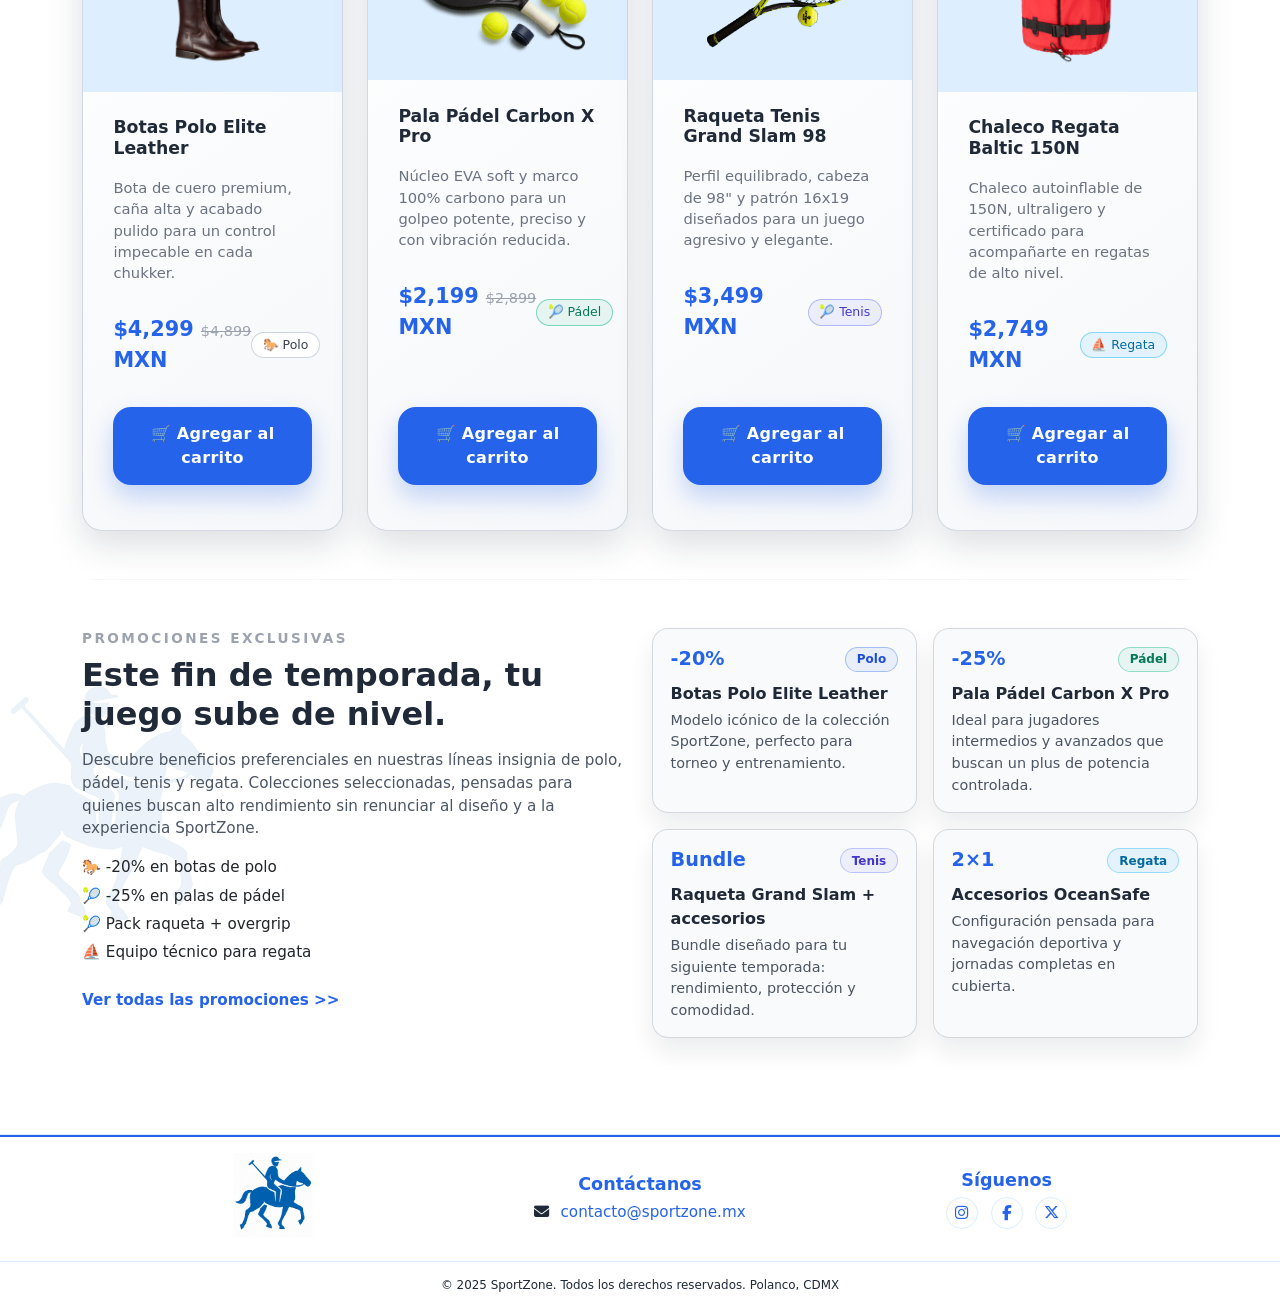
==== commit 66cff550: "Se actualizan imagenes de productos_y_promociones.hmtl a imgenes a las mismas imágenes pero sin fond" ====
--- a/Index.html
+++ b/Index.html
@@ -1,66 +1,63 @@
 <!DOCTYPE html>
 <html lang="en">
-  <head>
-    <meta charset="UTF-8" />
-    <meta name="viewport" content="width=device-width, initial-scale=1.0" />
-    <title>SportZone</title>
 
-    <!-- Fuentes -->
-    <link rel="preconnect" href="https://fonts.googleapis.com" />
-    <link rel="preconnect" href="https://fonts.gstatic.com" crossorigin />
-    <link
-      href="https://fonts.googleapis.com/css2?family=Archivo+Black&family=Inter:ital,opsz,wght@0,14..32,800;1,14..32,800&family=Mona+Sans:ital,wght@0,200..900;1,200..900&family=Source+Sans+3:ital,wght@0,200..900;1,200..900&display=swap"
-      rel="stylesheet"
-    />
+<head>
+  <meta charset="UTF-8" />
+  <meta name="viewport" content="width=device-width, initial-scale=1.0" />
+  <title>SportZone</title>
 
-    <!-- Bootstrap / FontAwesome -->
+  <!-- Fuentes -->
+  <link rel="preconnect" href="https://fonts.googleapis.com" />
+  <link rel="preconnect" href="https://fonts.gstatic.com" crossorigin />
+  <link
+    href="https://fonts.googleapis.com/css2?family=Archivo+Black&family=Inter:ital,opsz,wght@0,14..32,800;1,14..32,800&family=Mona+Sans:ital,wght@0,200..900;1,200..900&family=Source+Sans+3:ital,wght@0,200..900;1,200..900&display=swap"
+    rel="stylesheet" />
 
-    <link
-      href="https://cdn.jsdelivr.net/npm/bootstrap@5.3.3/dist/css/bootstrap.min.css"
-      rel="stylesheet"
-    />
-    <link
-      href="https://cdnjs.cloudflare.com/ajax/libs/font-awesome/6.5.0/css/all.min.css"
-      rel="stylesheet"
-    />
 
-    <link rel="icon" type="image/png" href="./images/IconoSportZone.png" />
-  </head>
+  <!-- CSS global -->
+  <link rel="stylesheet" href="./css/style.css" />
 
-  <body>
-    <!-- Aquí se inserta el <header> (fragmento header.html) -->
-    <div id="site-header"></div>
 
-    <!-- ÚNICO main del sitio -->
-    <main
-      class="main"
-      id="contenido-principal"
-      aria-labelledby="titulo-productos-destacados"
-      class="container mt-5"
-    >
-      <!-- Aquí se inserta Quienes somos -->
-      <div id="site-carruselMasQS"></div>
+  <!-- Bootstrap / FontAwesome -->
 
-      <!-- Aquí se inserta Productos y promociones -->
+  <link href="https://cdn.jsdelivr.net/npm/bootstrap@5.3.3/dist/css/bootstrap.min.css" rel="stylesheet" />
+  <link href="https://cdnjs.cloudflare.com/ajax/libs/font-awesome/6.5.0/css/all.min.css" rel="stylesheet" />
 
-      <div id="site-productos_y_promociones"></div>
-    </main>
-    <!-- Aquí se inserta el <footer> (fragmento footer.html) -->
-    <div id="site-footer"></div>
+  <link rel="icon" type="image/png" href="./images/IconoSportZone.png" />
+</head>
 
-    <script src="https://cdn.jsdelivr.net/npm/bootstrap@5.3.3/dist/js/bootstrap.bundle.min.js"></script>
-    <!-- Bootstrap JS bundle (incluye Popper y Carousel) -->
-    <script
-      src="https://cdn.jsdelivr.net/npm/bootstrap@5.3.3/dist/js/bootstrap.bundle.min.js"
-      integrity="sha384-YvpcrYf0tY3lHB60NNkmXc5s9fDVZLESaAA55NDzOxhy9GkcIdslK1eN7N6jIeHz"
-      crossorigin="anonymous"
-    ></script>
+<body>
+  <!-- Aquí se inserta el <header> (fragmento header.html) -->
+  <div id="site-header"></div>
 
-    <!-- Tus scripts, después -->
-    <script src="./js/carrusel.js"></script>
-    <script src="./js/main.js"></script>
-    <script src="./js/productos_y_promociones.js"></script>
+  <!-- ÚNICO main del sitio -->
+  <main class="main" id="contenido-principal" aria-labelledby="titulo-productos-destacados"  class="container mt-5">
+
+
+    <!-- Aquí se inserta Quienes somos -->
+    <div id="site-carruselMasQS"></div>
+
+       <!-- Aquí se inserta Productos y promociones -->
+
+    <div id="site-productos_y_promociones"></div>
+
+
+  </main>
+  <!-- Aquí se inserta el <footer> (fragmento footer.html) -->
+  <div id="site-footer"></div>
+
+   <script src="https://cdn.jsdelivr.net/npm/bootstrap@5.3.3/dist/js/bootstrap.bundle.min.js"></script>
+  <!-- Bootstrap JS bundle (incluye Popper y Carousel) -->
+  <script src="https://cdn.jsdelivr.net/npm/bootstrap@5.3.3/dist/js/bootstrap.bundle.min.js"
+    integrity="sha384-YvpcrYf0tY3lHB60NNkmXc5s9fDVZLESaAA55NDzOxhy9GkcIdslK1eN7N6jIeHz"
+    crossorigin="anonymous"></script>
+
+  <!-- Tus scripts, después -->
+  <script src="./js/carrusel.js"></script>
+  <script src="./js/main.js"></script>
 
     <link rel="stylesheet" href="./css/style.css" />
-  </body>
-</html>
+    <script src="./js/productos_y_promociones.js"></script>
+</body>
+
+</html>
